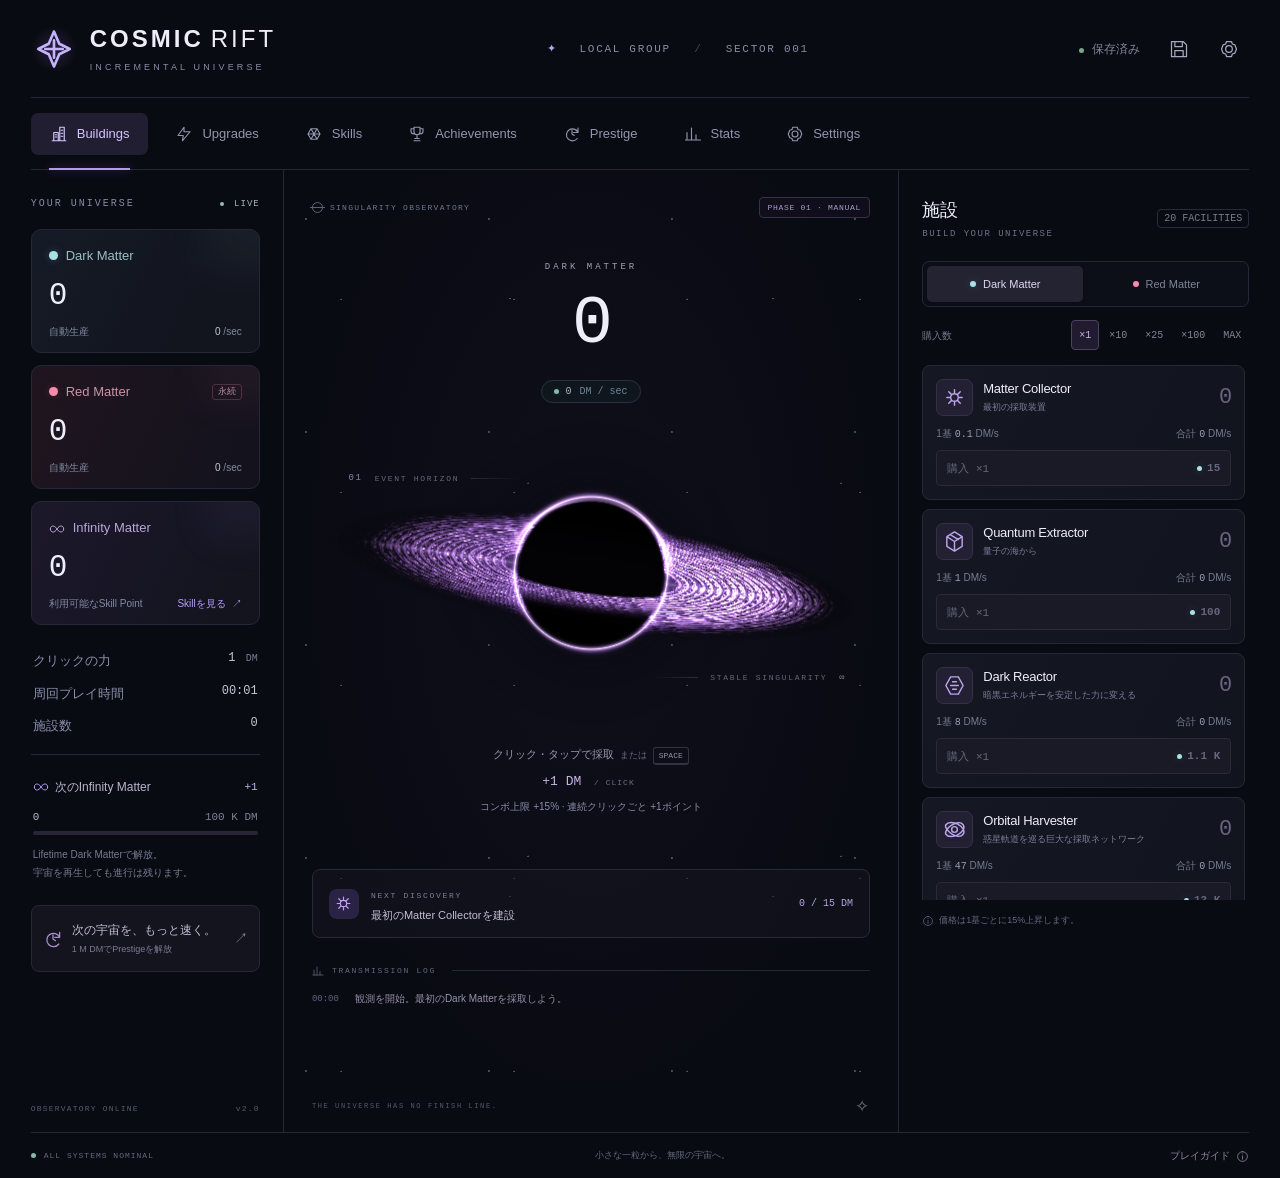
==== sites/cosmic-rift/index.html @ e4ff93ce "Add files via upload" ====
<!doctype html>
<html lang="ja">
<head>
<meta charset="UTF-8"><meta name="viewport" content="width=device-width,initial-scale=1,viewport-fit=cover">
<meta name="theme-color" content="#090b12"><meta name="description" content="ブラックホールからDark Matterを採取し、銀河、次元、現実そのものを拡張する宇宙Incremental Game。">
<title>COSMIC RIFT — 宇宙の向こうへ</title>
<link rel="icon" href="./favicon.svg" type="image/svg+xml"><link rel="stylesheet" href="./styles.css?v=2.0-rift-evolution">
<!-- Keep schema migrations and the facility table on the same release in browser caches. -->
<script type="importmap">{"imports":{
 "./js/rifts.mjs":"./js/rifts.mjs?v=2.0-rift-evolution",
 "./js/rift-view.mjs":"./js/rift-view.mjs?v=2.0-rift-evolution",
 "./js/infinite-skills.mjs":"./js/infinite-skills.mjs?v=2.0-rift-evolution",
 "./js/skills-view.mjs":"./js/skills-view.mjs?v=2.0-rift-evolution",
 "./js/prestige.mjs":"./js/prestige.mjs?v=2.0-rift-evolution",
 "./js/research.mjs":"./js/research.mjs?v=2.0-rift-evolution",
 "./js/upgrades-view.mjs":"./js/upgrades-view.mjs?v=2.0-rift-evolution",
 "./js/config.mjs":"./js/config.mjs?v=2.0-rift-evolution",
 "./js/number.mjs":"./js/number.mjs?v=2.0-rift-evolution",
 "./js/engine.mjs":"./js/engine.mjs?v=2.0-rift-evolution",
 "./js/save.mjs":"./js/save.mjs?v=2.0-rift-evolution",
 "./js/clock.mjs":"./js/clock.mjs?v=2.0-rift-evolution",
 "./js/statistics.mjs":"./js/statistics.mjs?v=2.0-rift-evolution",
 "./js/icons.mjs":"./js/icons.mjs?v=2.0-rift-evolution",
 "./js/scene.mjs":"./js/scene.mjs?v=2.0-rift-evolution"
}}</script>
</head>
<body>
<div class="app-shell">
<header class="app-header">
 <a class="brand" href="./" aria-label="Cosmic Rift ホーム"><span class="brand-mark" data-icon="rift"></span><span>COSMIC<span class="brand-light">RIFT</span><small>INCREMENTAL UNIVERSE</small></span></a>
 <div class="header-coordinate"><span class="tiny-star">✦</span> LOCAL GROUP <span class="coordinate-divider">/</span> SECTOR <span id="sector-number">001</span></div>
 <div class="header-actions"><span class="save-status" id="save-status">自動保存 待機中</span><button id="manual-save" class="icon-button" aria-label="手動セーブ" title="手動セーブ" data-icon="save"></button><button class="icon-button" data-view="settings" aria-label="設定" title="設定" data-icon="settings"></button></div>
</header>
<nav class="navigation" aria-label="ゲームメニュー" id="navigation"></nav>
<div id="save-protection" class="save-protection" role="alert" hidden><p id="save-protection-text"></p><button class="secondary-button" data-action="export">この画面の進行をExport</button><button class="primary-button" data-action="reload-protected">保存済みデータを再読み込み</button></div>
<main class="workspace" id="workspace">
 <aside class="observatory" aria-label="主要ステータス">
  <div class="section-eyebrow">YOUR UNIVERSE <span class="live-label"><i></i> LIVE</span></div>
  <div class="resource-card dark-resource"><div class="resource-label"><span class="matter-dot"></span> Dark Matter</div><strong id="dm-value">0</strong><div class="resource-foot"><span>自動生産</span><span><b id="dps-value">0</b> /sec</span></div></div>
  <div class="resource-card red-resource"><div class="resource-label"><span class="matter-dot"></span> Red Matter <span class="permanent-tag">永続</span></div><strong id="rm-value">0</strong><div class="resource-foot"><span>自動生産</span><span><b id="rmps-value">0</b> /sec</span></div></div>
  <div class="resource-card infinity-resource"><div class="resource-label"><span data-icon="infinity"></span> Infinity Matter</div><strong id="im-value">0</strong><div class="resource-foot"><span>利用可能なSkill Point</span><button class="text-button" data-view="skills">Skillを見る <span>↗</span></button></div></div>
  <div class="telemetry"><div><span>クリックの力</span><b><span id="click-value">1</span> <small>DM</small></b></div><div><span>周回プレイ時間</span><b id="run-time">00:00</b></div><div><span>施設数</span><b id="building-total">0</b></div></div>
  <div class="infinity-goal"><div class="goal-heading"><span data-icon="infinity"></span><b>次のInfinity Matter</b><span>+1</span></div><div class="goal-values"><span id="lifetime-value">0</span><span id="infinity-goal">100 K DM</span></div><div class="progress-track" role="progressbar" aria-label="次のInfinity Matter" aria-valuemin="0" aria-valuemax="100" id="infinity-progress"><i></i></div><p>Lifetime Dark Matterで解放。<br>宇宙を再生しても進行は残ります。</p></div>
  <button class="prestige-hint" data-view="prestige"><span class="prestige-icon" data-icon="prestige"></span><span><b id="prestige-side-title">次の宇宙を、もっと速く。</b><small id="prestige-side-text">1 M DMでPrestigeを解放</small></span><span>↗</span></button>
  <div class="sidebar-bottom"><span>OBSERVATORY ONLINE</span><span>v2.0</span></div>
 </aside>
 <section class="stage" aria-label="ブラックホール観測エリア" id="stage">
  <div class="stage-topline"><span><i class="crosshair"></i> SINGULARITY OBSERVATORY</span><span class="phase-badge" id="phase">PHASE 01 · MANUAL</span></div>
  <div class="matter-readout"><span class="eyebrow">DARK MATTER</span><h1 id="main-dm">0</h1><div class="production-pill"><span class="pulse-dot"></span><span id="main-dps">0</span><span>DM / sec</span></div></div>
  <div class="blackhole-area" id="blackhole-area"><div id="fever-frame" class="fever-frame" aria-hidden="true"></div><div class="orbit-label orbit-label-top"><span>01</span> EVENT HORIZON <i></i></div><button class="blackhole-button" id="blackhole" aria-label="ブラックホールからDark Matterを採取"><canvas id="blackhole-canvas" aria-hidden="true"></canvas><span class="blackhole-focus"></span></button><div class="orbit-label orbit-label-bottom"><i></i> STABLE SINGULARITY <span>∞</span></div><div id="click-popups" aria-hidden="true"></div><button id="rift-button" class="rift-button" aria-label="Cosmic Riftを捕捉" hidden><span class="rift-shape">✧</span><span>COSMIC RIFT</span><small>タップして捕捉</small></button></div>
  <div class="interaction-guide"><span class="click-hint">クリック・タップで採取</span><span class="keyboard-hint">または <kbd>SPACE</kbd></span><div class="click-yield">+<b id="yield-value">1</b> DM <span>/ CLICK</span><span id="combo-label"></span></div></div>
  <p class="combo-spec" id="combo-spec"></p>
  <div class="active-effects" id="active-effects" aria-label="発動中の効果"></div>
  <div class="next-objective" id="next-objective"></div>
  <div class="event-log"><div class="log-title"><span data-icon="stats"></span> TRANSMISSION LOG <span class="log-line"></span></div><div id="event-log"><p><time>00:00</time><span>観測を開始。最初のDark Matterを採取しよう。</span></p></div></div>
  <div class="stage-footer"><span>THE UNIVERSE HAS NO FINISH LINE.</span><span>✧</span></div>
 </section>
 <section class="shop" id="shop" aria-label="施設とゲームメニュー"><div id="shop-content"></div></section>
</main>
<footer class="app-footer"><span><i class="pulse-dot"></i> ALL SYSTEMS NOMINAL</span><span>小さな一粒から、無限の宇宙へ。</span><button class="text-button" id="help-button">プレイガイド <span data-icon="info"></span></button></footer>
</div>
<button class="return-to-hole" id="return-to-hole" data-action="observe" hidden><span data-icon="blackhole"></span><span>ブラックホールへ</span></button>
<div class="toast-stack" id="toasts" role="status" aria-live="polite"></div>
<dialog id="game-dialog"><div class="dialog-top"><span class="eyebrow" id="dialog-eyebrow">OBSERVATORY</span><button class="icon-button" id="dialog-close" aria-label="閉じる" data-icon="close"></button></div><div id="dialog-content"></div></dialog>
<input type="file" id="import-file" accept=".json,application/json" hidden>
<script type="module" src="./js/app.mjs?v=2.0-rift-evolution"></script>
<noscript><p class="noscript">このゲームを遊ぶにはJavaScriptを有効にしてください。</p></noscript>
</body></html>
---- sites/cosmic-rift/styles.css ----
:root{color-scheme:dark;--bg:#090b12;--panel:#10121c;--panel-raised:#161925;--line:#242735;--muted:#8a8eaa;--text:#edeefa;--violet:#b7a0ff;--cyan:#8fdcdd;--red:#f88aab;--sans:Inter,"Segoe UI","Noto Sans JP",Arial,sans-serif;--mono:"SFMono-Regular",Consolas,"Liberation Mono",monospace}
*{box-sizing:border-box}html{scroll-behavior:smooth;scroll-padding-top:20px}body{margin:0;background:var(--bg);color:var(--text);font:14px/1.5 var(--sans)}button,input,select{font:inherit}button,a,input,select{-webkit-tap-highlight-color:transparent}button{color:inherit;cursor:pointer}button:disabled{cursor:default}button,a{touch-action:manipulation}button:focus-visible,a:focus-visible,input:focus-visible,select:focus-visible{outline:2px solid var(--violet);outline-offset:4px}button{border:0}a{color:inherit;text-decoration:none}svg{flex-shrink:0;vertical-align:middle}button svg{pointer-events:none}p,h1,h2,h3{margin:0}button:disabled{opacity:.42}button[hidden],[hidden]{display:none!important}button:hover:not(:disabled){filter:brightness(1.16)}.app-shell{max-width:2100px;margin:0 auto;min-height:100vh;padding:0 clamp(18px,2.4vw,48px)}.app-header{height:98px;display:flex;align-items:center;justify-content:space-between;border-bottom:1px solid var(--line);gap:20px}.brand{display:flex;align-items:center;gap:13px;font-size:24px;letter-spacing:3px;font-weight:650;line-height:1.2}.brand-light{font-weight:350;margin-left:7px}.brand small{display:block;font-size:9px;letter-spacing:3.15px;color:var(--muted);margin-top:8px;font-weight:400}.brand-mark{color:#c4b4ff;display:grid;place-items:center;width:46px;height:46px;background:radial-gradient(ellipse,#28203d,transparent 70%)}.brand-mark svg{width:42px;height:42px}.header-coordinate{font:11px var(--mono);letter-spacing:1.7px;color:#888da5}.tiny-star{color:#baa5ef;margin-right:14px}.coordinate-divider{margin:0 15px;color:#42465b}.header-actions{display:flex;align-items:center;gap:10px}.icon-button{display:inline-grid;place-items:center;width:40px;height:40px;background:transparent;color:#a4a8be;border:1px solid transparent;border-radius:8px}.icon-button:hover{background:#1a1d29;border-color:var(--line)}.save-status{font-size:12px;color:#81869c;margin-right:9px}.save-status::before{content:'';display:inline-block;width:5px;height:5px;border-radius:100%;background:#7ea58f;margin-right:8px}.navigation{display:flex;align-items:center;gap:8px;height:72px;border-bottom:1px solid var(--line)}.nav-button{min-height:42px;padding:0 19px;display:flex;align-items:center;gap:9px;background:transparent;color:#9296ad;border-radius:7px;font-size:13px;position:relative}.nav-button.active{background:#211e31;color:#d5c6ff}.nav-button.active::after{content:'';position:absolute;bottom:-15px;left:18px;right:18px;height:2px;background:#b49bea;box-shadow:0 0 10px #a28ae865}.nav-badge{width:6px;height:6px;background:var(--violet);border-radius:50%;position:absolute;right:9px;top:9px}.mobile-label{display:none}.workspace{display:grid;grid-template-columns:252px minmax(360px,1fr) 350px;min-height:calc(100vh - 216px)}.observatory{padding:28px 23px 0 0;display:flex;flex-direction:column;min-width:0}.section-eyebrow,.eyebrow{font:10px var(--mono);letter-spacing:2px;color:#858ba5}.section-eyebrow{display:flex;align-items:center;justify-content:space-between;margin-bottom:20px}.live-label{font:9px var(--mono);color:#a2b7ae;letter-spacing:1px}.live-label i{display:inline-block;background:#9ab9aa;width:4px;height:4px;border-radius:50%;margin-right:4px}.resource-card{border:1px solid var(--line);border-radius:10px;padding:16px 17px 13px;margin-bottom:12px;position:relative;overflow:hidden;background:linear-gradient(115deg,#151b26,#12141e 75%)}.resource-card::before{content:'';position:absolute;width:100px;height:100px;right:-45px;top:-60px;background:var(--cyan);opacity:.05;filter:blur(22px)}.resource-label{display:flex;align-items:center;gap:8px;font-size:12px;color:#9abfc6}.matter-dot{display:inline-block;width:9px;height:9px;background:#a8e1e5;border-radius:50%;box-shadow:0 0 9px #80c9e843}.resource-card strong{display:block;font:500 31px/1.5 var(--mono);letter-spacing:-1px;margin:7px 0 5px}.resource-foot{display:flex;justify-content:space-between;align-items:center;color:#828ba3;font-size:10px;gap:5px}.resource-foot b{font-weight:500;color:#bec8da}.red-resource{background:linear-gradient(115deg,#20151f,#14131d 85%)}.red-resource .resource-label{color:#ce92a7}.red-resource .matter-dot{background:var(--red);box-shadow:0 0 8px #f16d9b33}.red-resource::before{background:var(--red)}.permanent-tag{color:#bc91a4;margin-left:auto;font-size:9px;border:1px solid #4d2d3d;border-radius:3px;padding:0 5px}.infinity-resource{background:linear-gradient(115deg,#1c182b,#14141f 85%)}.infinity-resource .resource-label{color:#b7a7d8}.infinity-resource .resource-label svg{width:16px;height:16px}.infinity-resource::before{background:var(--violet)}.text-button{background:transparent;color:var(--violet);padding:0;display:inline-flex;align-items:center;gap:6px;font-size:inherit}.resource-foot .text-button{font-size:10px}.telemetry{padding:14px 2px 18px;border-bottom:1px solid var(--line)}.telemetry>div{display:flex;justify-content:space-between;margin:0 0 13px;font-size:12px;color:var(--muted)}.telemetry>div:last-child{margin:0}.telemetry b{font:12px var(--mono);color:#c4c7d9}.telemetry small{font-size:10px;color:#777d96;margin-left:3px}.infinity-goal{padding:23px 2px}.goal-heading{display:flex;align-items:center;gap:6px;font-size:11px;color:#b9b4cd}.goal-heading svg{width:16px;height:16px;color:var(--violet)}.goal-heading b{font-weight:500}.goal-heading>span:last-child{margin-left:auto;color:#c4b2ef;font:11px var(--mono)}.goal-values{display:flex;justify-content:space-between;margin:15px 0 8px;font:10px var(--mono);color:#bcb5d0}.goal-values>span:last-child{color:#7d8198}.progress-track{height:4px;background:#292436;border-radius:10px;overflow:hidden}.progress-track>i{display:block;height:100%;width:0;background:linear-gradient(90deg,#8065b4,#c3a7ff);transition:width .3s}.infinity-goal p{color:#757b91;font-size:10px;line-height:1.8;margin-top:11px}.prestige-hint{display:flex;text-align:left;align-items:center;gap:9px;padding:15px 11px;background:#14141f;border:1px solid #292535;border-radius:8px}.prestige-hint>span:last-child{margin-left:auto;color:#8a7fa3}.prestige-icon{color:#aa8dce}.prestige-hint b{font-size:11px;font-weight:400;display:block;color:#c4bad5}.prestige-hint small{display:block;font-size:9px;color:#7f7a94;margin-top:4px}.sidebar-bottom{display:flex;justify-content:space-between;font:8px var(--mono);letter-spacing:1.2px;color:#565c73;margin-top:auto;padding:30px 0 19px}.stage{min-width:0;position:relative;border-left:1px solid var(--line);border-right:1px solid var(--line);padding:27px clamp(18px,2.2vw,40px) 15px;display:flex;flex-direction:column;overflow:hidden;background:radial-gradient(ellipse at 50% 42%,#14132580,transparent 70%)}.stage::before{content:'';position:absolute;inset:0;pointer-events:none;opacity:.45;background-image:radial-gradient(circle at 12% 23%,#bcc5eb 0 .6px,transparent 1px),radial-gradient(circle at 86% 43%,#b9a6e9 0 .8px,transparent 1px),radial-gradient(circle at 33% 67%,#b9a6e9 0 .5px,transparent 1px),radial-gradient(circle at 78% 84%,#9da6c5 0 .7px,transparent 1px);background-size:183px 213px,263px 299px,173px 193px,313px 373px}.stage>*{position:relative}.stage-topline{display:flex;justify-content:space-between;align-items:center;font:8px var(--mono);letter-spacing:1.3px;color:#72768f;gap:10px;flex-wrap:wrap}.stage-topline>span:first-child{display:flex;align-items:center;gap:7px}.crosshair{display:inline-block;width:11px;height:11px;border:1px solid #5e6078;border-radius:50%;position:relative}.crosshair::after{content:'';position:absolute;top:4px;left:-3px;width:15px;border-top:1px solid #5e6078}.phase-badge{font:8px var(--mono);letter-spacing:.7px;border:1px solid #373047;color:#ac9cce;padding:5px 8px;border-radius:4px;background:#221b343d}.matter-readout{text-align:center;padding:36px 0 0;z-index:2;pointer-events:none}.matter-readout>.eyebrow{font-size:9px;letter-spacing:3px;color:#a5a0b9}.matter-readout h1{font:400 clamp(44px,4.4vw,68px)/1.2 var(--mono);letter-spacing:-3px;margin:8px 0 14px;white-space:nowrap}.production-pill{display:inline-flex;align-items:center;gap:6px;color:#a4b4c0;background:#111a22b3;border:1px solid #28323d;border-radius:30px;padding:5px 12px;font:10px var(--mono)}.production-pill>span:last-child{color:#6f8599;margin-left:2px}.pulse-dot{display:inline-block;width:5px;height:5px;border-radius:100%;background:#85b9ac;box-shadow:0 0 7px #85b9ac22}.blackhole-area{position:relative;height:clamp(285px,26vw,410px);margin:4px -40px 0}.blackhole-button{position:absolute;inset:0;width:100%;height:100%;padding:0;background:none;border:0;border-radius:50%;transition:transform .16s;cursor:pointer}.blackhole-button:hover{filter:none!important}.blackhole-button.pressed{transform:scale(.97)}.blackhole-button canvas{width:100%;height:100%;display:block}.blackhole-button:focus-visible{outline:none}.blackhole-focus{position:absolute;width:33%;aspect-ratio:1;left:33.5%;top:50%;transform:translateY(-50%);border-radius:50%;border:1px solid transparent}.blackhole-button:focus-visible .blackhole-focus{outline:2px solid var(--violet);outline-offset:10px}.orbit-label{position:absolute;z-index:1;font:8px var(--mono);color:#656781;letter-spacing:1.7px;display:flex;align-items:center;gap:12px;pointer-events:none}.orbit-label span{font-size:9px;color:#8d84ab}.orbit-label i{display:block;width:48px;height:1px;background:linear-gradient(90deg,#60507870,transparent)}.orbit-label-top{left:12%;top:20%}.orbit-label-bottom{right:10%;bottom:17%}.orbit-label-bottom i{background:linear-gradient(90deg,transparent,#60507870)}.interaction-guide{text-align:center;line-height:1.5;margin-top:4px;z-index:1}.click-hint{font-size:11px;color:#9b98b0}.keyboard-hint{font-size:9px;color:#666a81;margin-left:6px}kbd{font:8px var(--mono);padding:3px 5px;border:1px solid #333142;border-bottom-width:2px;border-radius:3px;color:#9690a9;margin-left:3px}.click-yield{font:13px var(--mono);color:#c6b3e7;margin-top:10px}.click-yield b{font-weight:400}.click-yield>span{font-size:8px;color:#6d6b84;letter-spacing:1px;margin-left:5px}#combo-label{color:#9fbdba;font-size:9px}.active-effects{display:flex;justify-content:center;flex-wrap:wrap;gap:7px;min-height:24px;margin-top:13px}.effect-chip{display:flex;align-items:center;gap:8px;border:1px solid #705d3c;border-radius:4px;background:#2b211755;padding:5px 9px;font-size:10px;color:#dfc48e}.effect-chip b{font:10px var(--mono);color:#b29975}.next-objective{border:1px solid #2b283d;background:#17152288;border-radius:8px;padding:13px 16px;display:flex;gap:12px;align-items:center;margin-top:16px}.objective-icon{display:grid;place-items:center;width:30px;height:30px;border-radius:8px;background:#2b2346;color:#bc9ef4}.objective-copy{flex:1;min-width:0}.objective-copy>span{font:8px var(--mono);letter-spacing:1.7px;color:#827b9b}.objective-copy b{display:block;font-size:11px;font-weight:400;color:#c4bdd8;margin-top:3px}.objective-copy small{color:#88819e;font-size:10px}.objective-right{font:10px var(--mono);color:#b5a1df}.event-log{margin-top:27px;min-height:116px}.log-title{display:flex;align-items:center;gap:8px;font:8px var(--mono);letter-spacing:1.7px;color:#64677f;margin-bottom:14px}.log-title svg{width:12px;height:12px}.log-line{height:1px;background:var(--line);flex:1;margin-left:8px}#event-log p{display:flex;gap:16px;font-size:10px;color:#9690aa;margin:8px 0;line-height:1.6}#event-log time{font:9px/1.8 var(--mono);color:#5f657b;flex-shrink:0}.stage-footer{margin-top:auto;display:flex;align-items:center;justify-content:space-between;color:#55586e;font:7px var(--mono);letter-spacing:1.6px;padding-top:15px}.stage-footer>span:last-child{font-size:17px;color:#79708d}.shop{padding:27px 0 12px 23px;min-width:0}.shop-heading{display:flex;justify-content:space-between;align-items:center}.shop-heading h2{font-size:18px;font-weight:500;letter-spacing:-.3px}.shop-heading h2 span{display:block;font:9px var(--mono);letter-spacing:1.5px;color:#6d728a;margin-top:5px}.shop-heading .shop-count{font:10px var(--mono);color:#77798f;border:1px solid #2a2b39;border-radius:4px;padding:3px 6px}.currency-tabs{display:flex;gap:5px;margin:22px 0 13px;background:#0d0f18;padding:4px;border:1px solid var(--line);border-radius:7px}.currency-tab{flex:1;min-height:36px;display:flex;align-items:center;justify-content:center;gap:7px;font-size:11px;border-radius:5px;background:transparent;color:#7e839a}.currency-tab .matter-dot{width:6px;height:6px}.currency-tab.active{background:#242331;color:#ddd7ef;box-shadow:0 1px 5px #0003}.currency-tab.red-tab .matter-dot{background:var(--red);box-shadow:none}.currency-tab.red-tab.active{background:#36202c;color:#f0b5c9}.purchase-controls{display:flex;align-items:center;justify-content:space-between;margin-bottom:15px;gap:8px}.purchase-controls>span{font-size:10px;color:#73798e}.amount-buttons{display:flex;gap:2px}.amount-button{font:10px var(--mono);background:transparent;color:#80849a;padding:6px 7px;border:1px solid transparent;border-radius:4px;min-height:30px}.amount-button.active{border-color:#4e415f;color:#c8b1ec;background:#211b30}.shop-description{font-size:10px;color:#ac8fa1;padding:0 0 13px;line-height:1.8}.building-list{display:grid;gap:9px;max-height:calc(100vh - 365px);overflow:auto;padding-right:4px;scrollbar-width:thin;scrollbar-color:#343046 transparent}.building-card{background:linear-gradient(120deg,#151722,#11141e);border:1px solid #282936;border-radius:8px;padding:13px;position:relative;transition:border-color .2s,background .2s}.building-card.affordable{border-color:#514664;background:linear-gradient(120deg,#211e30,#151620)}.building-card.red-card{border-color:#3a2634}.building-card.red-card.affordable{border-color:#765064}.building-card.far-away{opacity:.5}.building-header{display:flex;align-items:center;gap:10px}.building-icon{display:grid;place-items:center;width:37px;height:37px;background:#242033;color:#baa5eb;border:1px solid #363047;border-radius:7px;flex-shrink:0}.building-icon svg{width:23px;height:23px}.building-name{flex:1;min-width:0}.building-name h3{font-size:12px;font-weight:500;white-space:nowrap;letter-spacing:-.25px}.building-name>p{font-size:9px;color:#7d7e99;margin-top:2px}.building-owned{font:22px/1 var(--mono);color:#6a657f;letter-spacing:-1px;margin-left:4px}.affordable .building-owned{color:#bba7da}.building-info{display:flex;justify-content:space-between;font-size:9px;color:#747b92;margin:10px 0 8px}.building-info b{font-family:var(--mono);font-weight:400;color:#9c9fb3}.buy-building{min-height:32px;display:flex;width:100%;justify-content:space-between;align-items:center;padding:6px 10px;background:#211e2d;color:#b8a2db;border:1px solid #393044;border-radius:4px;font:10px var(--mono);gap:8px}.buy-building:disabled{opacity:1;color:#64677e;background:#191a25;border-color:#2a2a39}.buy-building>span:last-child{display:flex;align-items:center;gap:5px}.buy-building .matter-dot{width:5px;height:5px}.red-card .building-icon{color:#dba4b9;background:#2c1d2a;border-color:#472a3d}.red-card .buy-building:not(:disabled){color:#eeb1c5;background:#2e1c28;border-color:#563346}.red-card .matter-dot{background:var(--red)}.shop-bottom{font-size:9px;color:#646a80;display:flex;align-items:center;gap:5px;margin:14px 0}.shop-bottom svg{width:12px;height:12px}.app-footer{height:46px;border-top:1px solid var(--line);display:flex;justify-content:space-between;align-items:center;color:#63697f;font-size:9px}.app-footer>span:first-child{font:8px var(--mono);letter-spacing:1px;display:flex;align-items:center;gap:8px}.app-footer .text-button{font-size:10px;color:#8f89a5}.app-footer .text-button svg{width:13px;height:13px}.workspace.is-subview .stage{display:none}.workspace.is-subview .shop{grid-column:2/-1;border-left:1px solid var(--line);padding:28px clamp(20px,3vw,48px);max-height:calc(100vh - 217px);overflow:auto;scrollbar-width:thin}.view-heading{display:flex;align-items:flex-start;justify-content:space-between;gap:16px;margin-bottom:25px}.view-heading h2{font-size:26px;font-weight:450}.view-heading .eyebrow{margin-bottom:8px;display:block}.view-heading p{font-size:13px;color:var(--muted);margin-top:8px;max-width:650px}.view-heading .balance{font:22px var(--mono);color:var(--violet);white-space:nowrap;display:flex;align-items:center;gap:10px}.view-heading .balance svg{width:28px;height:28px}.filter-tabs{display:flex;gap:7px;flex-wrap:wrap;margin-bottom:22px}.filter-tab{min-height:36px;padding:6px 13px;background:transparent;color:#8b8ca3;border:1px solid #2c2c3c;border-radius:6px;font-size:12px}.filter-tab.active{background:#2b233e;color:#cfb8f5;border-color:#56436f}.upgrade-grid,.skill-grid,.achievement-grid{display:grid;grid-template-columns:repeat(auto-fill,minmax(245px,1fr));gap:13px}.upgrade-card,.skill-card,.achievement-card{padding:20px;border:1px solid var(--line);border-radius:9px;background:linear-gradient(130deg,#181923,#12141d);display:flex;flex-direction:column;gap:13px;min-width:0}.card-top{display:flex;gap:12px;align-items:center}.card-top h3{font-size:14px;font-weight:500}.card-top small{display:block;font:10px var(--mono);color:#8f85a3;margin-top:5px}.card-icon{display:grid;place-items:center;width:39px;height:39px;flex-shrink:0;border:1px solid #44374f;border-radius:8px;background:#282034;color:var(--violet)}.upgrade-card p,.skill-card p,.achievement-card p{font-size:12px;color:#9193ab;line-height:1.8}.card-action{display:flex;justify-content:space-between;align-items:center;margin-top:auto;gap:10px}.card-cost{font:13px var(--mono);color:#c0addc}.primary-button,.secondary-button,.danger-button{min-height:44px;display:inline-flex;align-items:center;justify-content:center;padding:10px 18px;gap:8px;border:1px solid #756192;border-radius:6px;background:#3c2b56;color:#e6d7ff;font-size:13px}.secondary-button{background:#1d1d2b;border-color:#3d374c;color:#bcb3cf}.danger-button{background:#3b1d2a;border-color:#734054;color:#ffb9cd}.card-action .primary-button{min-height:36px;padding:6px 12px;font-size:12px}.skill-card.owned{border-color:#4b435d;background:linear-gradient(130deg,#252033,#15151f)}.skill-card.locked{opacity:.6}.card-status{font-size:11px;color:#a7cbbf;display:flex;align-items:center;gap:6px}.card-status svg{width:14px;height:14px}.skill-card.resonance{border-color:#533044}.skill-card.resonance .card-icon{background:#351e2d;color:#ec9bb7;border-color:#5c3247}.lock-condition{font-size:11px;color:#8c829e;margin-top:auto}.empty-state{text-align:center;padding:60px 20px;border:1px dashed #343044;border-radius:10px}.empty-state>span{color:var(--violet);display:block;margin-bottom:15px}.empty-state h3{font-size:16px;font-weight:450}.empty-state p{margin:10px auto 0;font-size:13px;color:var(--muted);max-width:480px;line-height:1.9}.view-section-title{font-size:13px;font-weight:500;margin:26px 0 14px;color:#b8adc8;display:flex;gap:8px;align-items:center}.achievement-grid{grid-template-columns:repeat(auto-fill,minmax(205px,1fr))}.achievement-card{padding:16px;gap:10px;opacity:.48}.achievement-card.unlocked{opacity:1;border-color:#514564;background:linear-gradient(135deg,#262035,#15151f)}.achievement-card .card-icon{width:32px;height:32px}.achievement-card .card-top h3{font-size:12px}.achievement-card p{font-size:11px}.achievement-progress{font:12px var(--mono);color:#bba2e4;margin:0 0 20px}.prestige-hero{text-align:center;padding:40px 20px;border:1px solid #473043;border-radius:12px;background:radial-gradient(ellipse at 50% 0,#41223788,transparent 80%),#15131d}.prestige-hero .prestige-orb{width:90px;height:90px;display:grid;place-items:center;margin:0 auto 20px;border-radius:50%;color:#eca1bd;border:1px solid #a9618955;background:radial-gradient(circle,#20111e 35%,#d27aa055 55%,#442139 60%,transparent 70%);box-shadow:0 0 60px #aa4a7c25}.prestige-orb svg{width:34px;height:34px}.prestige-hero>p{font-size:14px;color:#bd9daf}.prestige-reward{font:48px var(--mono);color:#fab1ca;margin:14px 0 5px}.prestige-hero small{font-size:12px;color:#9f8394}.prestige-hero button{display:flex;margin:25px auto 0;min-width:220px}.prestige-lists{display:grid;grid-template-columns:1fr 1fr;gap:18px;margin-top:20px}.detail-panel{padding:23px;border:1px solid var(--line);background:#14151e;border-radius:9px}.detail-panel h3{font-size:14px;font-weight:500;margin-bottom:13px}.detail-panel p,.detail-panel li{font-size:12px;color:#9494ac;line-height:2}.detail-panel ul{padding-left:18px;margin:0}.stats-grid{display:grid;grid-template-columns:1fr 1fr;gap:0 32px}.stat-row{padding:15px 0;border-bottom:1px solid var(--line);display:flex;justify-content:space-between;gap:20px;align-items:center;min-width:0}.stat-row span{font-size:12px;color:#9699b0}.stat-row b{font:13px var(--mono);text-align:right;overflow-wrap:anywhere}.settings-section{margin-bottom:20px;padding:23px;border:1px solid var(--line);border-radius:9px;background:#13151e}.settings-section h3{font-size:15px;font-weight:500;margin-bottom:17px}.setting-row{display:flex;justify-content:space-between;gap:20px;align-items:center;padding:12px 0}.setting-row p{font-size:13px;color:#c1bfd1}.setting-row small{display:block;font-size:11px;color:#7f839b;margin-top:4px}.setting-row select{color:#d2c7e4;background:#252031;border:1px solid #473b57;padding:10px 12px;min-height:44px;border-radius:5px}.setting-row input{width:20px;height:20px;accent-color:#ab86de}.settings-actions{display:flex;flex-wrap:wrap;gap:10px}.settings-section>p{font-size:12px;color:#888ba1;margin-top:13px;line-height:1.8}.settings-section.danger-zone{border-color:#4b2c3b}.settings-section.danger-zone h3{color:#df9ab2}.toast-stack{position:fixed;bottom:26px;left:50%;transform:translateX(-50%);width:min(420px,calc(100% - 30px));z-index:60;display:flex;flex-direction:column;gap:8px;pointer-events:none}.toast{display:flex;gap:12px;align-items:center;background:#222031f2;border:1px solid #514265;box-shadow:0 12px 40px #0006;padding:15px 18px;border-radius:9px;animation:toast-in .3s ease-out;backdrop-filter:blur(12px)}.toast>.toast-icon{color:var(--violet)}.toast b{font-size:12px;font-weight:500;display:block}.toast p{font-size:11px;color:#aaa0bd;margin-top:2px}.toast.error{border-color:#b35273}.toast.error .toast-icon{color:var(--red)}dialog{background:#15141f;border:1px solid #4b3c5e;border-radius:14px;color:var(--text);width:min(520px,calc(100% - 32px));padding:24px;box-shadow:0 30px 120px #000a;max-height:85vh;overflow:auto}dialog::backdrop{background:#050610c9;backdrop-filter:blur(6px)}.dialog-top{display:flex;align-items:center;justify-content:space-between;margin-bottom:12px}.dialog-top .icon-button{width:32px;height:32px}#dialog-content h2{font-size:25px;font-weight:450;margin-bottom:15px}#dialog-content p{font-size:13px;color:#aaa2bd;line-height:1.9;margin-bottom:14px}#dialog-content .dialog-actions{display:flex;justify-content:flex-end;gap:10px;margin-top:25px;flex-wrap:wrap}.offline-award{display:flex;justify-content:space-between;align-items:center;padding:17px;border:1px solid #393047;border-radius:7px;background:#201a2d;margin:10px 0}.offline-award span{font-size:12px;color:#b6a2d0}.offline-award b{font:24px var(--mono);color:#dcc9fb}.offline-award.red{background:#291a25;border-color:#4b2d3e}.offline-award.red b{color:#eda1be}.rift-button{position:absolute;z-index:10;display:flex;flex-direction:column;align-items:center;background:none;border:0;transform:translate(-50%,-50%);padding:15px;color:#ecc8ff;animation:rift-float 3s infinite ease-in-out}.rift-shape{font-size:75px;line-height:1;text-shadow:0 0 12px #d88dff,0 0 35px #9942e8;filter:drop-shadow(0 0 9px #c378ff)}.rift-button>span:nth-child(2){font:9px var(--mono);letter-spacing:2px;background:#311a4780;padding:4px;border-radius:3px}.rift-button small{font-size:9px;margin-top:3px;color:#c9a7e1}.click-popup{position:absolute;top:45%;left:50%;font:20px var(--mono);color:#ddc9ff;text-shadow:0 0 15px #9164bc;pointer-events:none;animation:popup-rise .9s ease-out forwards;z-index:8}.click-popup::after{content:'✦';font-size:10px;position:absolute;left:-20px;top:8px;color:#ae83dd}.infinity-flash .blackhole-area::after{content:'';position:absolute;width:40%;aspect-ratio:1;border:2px solid #b6a1ed;border-radius:50%;left:30%;top:50%;transform:translateY(-50%);animation:infinity-ring 1s ease-out;pointer-events:none}.prestiging .blackhole-button{animation:rebirth 1s ease-in-out}.noscript{position:fixed;inset:0;background:var(--bg);padding:80px;text-align:center}.reduced-motion *{animation-duration:.001ms!important;transition-duration:.001ms!important;scroll-behavior:auto!important}@keyframes popup-rise{from{opacity:1;transform:translate(-50%,0) scale(.9)}to{opacity:0;transform:translate(-50%,-85px) scale(1)}}@keyframes toast-in{from{transform:translateY(15px);opacity:0}to{transform:translateY(0);opacity:1}}@keyframes rift-float{50%{margin-top:-8px;filter:brightness(1.3)}}@keyframes infinity-ring{from{opacity:1;scale:.8}to{opacity:0;scale:1.8}}@keyframes rebirth{0%{transform:scale(1);opacity:1}40%{transform:scale(.15);opacity:.2;filter:brightness(3)}55%{transform:scale(.05);opacity:0}100%{transform:scale(1);opacity:1}}
@media(min-width:1600px){.workspace{grid-template-columns:290px minmax(460px,1fr) 400px}.observatory{padding-right:30px}.shop{padding-left:30px}.stage{padding-top:32px}.blackhole-area{height:460px;margin-top:10px}.matter-readout{padding-top:45px}.matter-readout h1{font-size:76px}.resource-card{padding:20px}.resource-card strong{font-size:38px}.building-card{padding:16px}.building-name h3{font-size:14px}.building-info{font-size:11px}.buy-building{font-size:12px;min-height:38px}.building-name p{font-size:11px}.building-owned{font-size:27px}.interaction-guide .click-hint{font-size:13px}.next-objective{margin-top:27px;padding:18px}.objective-copy b{font-size:13px}.event-log{margin-top:35px}#event-log p{font-size:12px}.telemetry>div{font-size:13px}.telemetry b{font-size:14px}.resource-label{font-size:14px}.resource-foot{font-size:12px}.goal-heading{font-size:13px}.goal-values{font-size:12px}.infinity-goal p{font-size:12px}.prestige-hint b{font-size:13px}.prestige-hint small{font-size:11px}.building-list{max-height:calc(100vh - 375px)}}
@media(max-width:1150px) and (min-width:701px){.app-shell{padding:0 22px}.workspace{grid-template-columns:minmax(350px,1fr) 340px}.observatory{grid-column:1/-1;display:grid;grid-template-columns:1fr 1fr 1fr;padding:18px 0;gap:12px;border-bottom:1px solid var(--line)}.section-eyebrow,.telemetry,.infinity-goal,.prestige-hint,.sidebar-bottom{display:none}.resource-card{margin:0;padding:12px 15px}.resource-card strong{font-size:27px;margin:2px 0}.resource-label{font-size:11px}.stage{border-left:0;padding-left:10px;padding-right:22px;min-height:670px}.shop{padding-left:20px}.building-list{max-height:640px}.header-coordinate{display:none}.nav-button{padding:0 14px;gap:7px}.navigation{gap:2px}.workspace.is-subview .shop{grid-column:1/-1;border-left:0;padding:25px 0;max-height:none}.blackhole-area{height:320px}.stage-topline{font-size:7px;letter-spacing:.7px}.phase-badge{font-size:7px}.app-header{height:83px}.matter-readout{padding-top:32px}.resource-foot .text-button{font-size:10px}.resource-foot{font-size:10px}}
@media(max-width:800px) and (min-width:701px){.app-shell{padding:0 17px}.workspace{grid-template-columns:minmax(330px,1fr) 315px}.nav-button{padding:0 10px;font-size:12px}.nav-button svg{width:16px}.shop{padding-left:15px}.building-name h3{font-size:11px}.blackhole-area{margin-left:-35px;margin-right:-35px}.stage-topline{gap:6px}.phase-badge{letter-spacing:0}.app-footer>span:nth-child(2){display:none}}
@media(max-width:700px){.app-shell{padding:0 16px;padding-bottom:calc(75px + env(safe-area-inset-bottom))}.app-header{height:76px;gap:10px}.brand{font-size:20px;letter-spacing:2px;gap:8px}.brand-mark{width:31px;height:31px}.brand-mark svg{width:31px;height:31px}.brand small{font-size:7px;letter-spacing:2.15px;margin-top:5px}.brand-light{margin-left:4px}.header-coordinate,.save-status{display:none}.header-actions{gap:0}.header-actions .icon-button{width:38px;height:44px}.navigation{position:fixed;bottom:0;left:0;right:0;z-index:40;background:#12131ef2;backdrop-filter:blur(16px);height:calc(66px + env(safe-area-inset-bottom));padding:5px max(7px,env(safe-area-inset-left)) calc(5px + env(safe-area-inset-bottom)) max(7px,env(safe-area-inset-right));display:grid;grid-template-columns:repeat(7,minmax(0,1fr));gap:0;border-top:1px solid #343041;border-bottom:0}.nav-button{padding:6px 1px;min-height:52px;display:flex;flex-direction:column;justify-content:center;gap:4px;border-radius:6px;font-size:12px}.nav-button svg{width:20px;height:20px}.nav-button.active::after{bottom:auto;top:-5px;left:12px;right:12px}.desktop-label{display:none}.mobile-label{display:block;font-size:10px;letter-spacing:-.3px}.workspace{display:flex;flex-direction:column;min-height:0}.observatory{display:grid;grid-template-columns:1fr 1fr 0.6fr;gap:8px;padding:16px 0 0}.section-eyebrow,.telemetry,.infinity-goal,.prestige-hint,.sidebar-bottom{display:none}.resource-card{padding:11px 10px 9px;border-radius:8px;margin:0;min-width:0}.resource-label{font-size:10px;gap:5px;white-space:nowrap}.resource-label .matter-dot{width:6px;height:6px}.resource-card strong{font-size:22px;letter-spacing:-1px;overflow-wrap:anywhere;line-height:1.5;margin:4px 0 1px}.resource-foot{font-size:9px;gap:3px;flex-wrap:wrap}.resource-foot>span:first-child{display:none}.resource-foot b{font-size:10px}.resource-foot .text-button{font-size:9px;min-height:18px}.infinity-resource .resource-label{font-size:0}.infinity-resource .resource-label>span svg{width:19px}.infinity-resource .resource-label::after{content:'IM';font:10px var(--mono)}.infinity-resource .resource-foot .text-button{font-size:9px}.permanent-tag{display:none}.stage{border:0;padding:20px 0 18px;overflow:visible;min-height:0}.stage-topline{font-size:7px;letter-spacing:1px;gap:4px}.stage-topline>span:first-child{gap:5px}.phase-badge{font-size:7px;padding:4px 6px;letter-spacing:.3px}.matter-readout{padding-top:25px}.matter-readout h1{font-size:43px;margin:7px 0 10px;letter-spacing:-2px}.matter-readout>.eyebrow{font-size:8px}.production-pill{font-size:9px;padding:4px 10px}.blackhole-area{height:255px;margin:0 -16px}.orbit-label{font-size:6px;letter-spacing:1px;gap:7px}.orbit-label-top{left:7%;top:19%}.orbit-label-bottom{right:6%;bottom:15%}.orbit-label i{width:30px}.orbit-label span{font-size:7px}.interaction-guide{margin-top:-9px}.click-hint{font-size:12px}.keyboard-hint{display:none}.click-yield{font-size:14px;margin-top:6px}.click-yield>span{font-size:9px}.active-effects{min-height:0;margin:13px 0 0}.active-effects:empty{display:none}.next-objective{padding:11px 12px;margin-top:20px;gap:9px}.objective-copy b{font-size:12px}.objective-copy>span{font-size:8px}.objective-copy small{font-size:10px}.event-log{margin-top:20px;min-height:0}.log-title{font-size:8px;margin-bottom:10px}#event-log p{font-size:10px;gap:10px;margin:5px 0}#event-log p:nth-child(n+3){display:none}.stage-footer{display:none}.shop{padding:20px 0 0;border-top:1px solid var(--line);scroll-margin-top:14px}.shop-heading h2{font-size:20px}.shop-heading h2 span{font-size:9px}.shop-count{font-size:11px!important}.currency-tabs{margin-top:18px}.currency-tab{font-size:12px;min-height:44px}.purchase-controls>span{font-size:12px}.amount-button{font-size:12px;padding:10px 9px;min-height:44px}.purchase-controls{margin-bottom:12px}.building-list{max-height:none;overflow:visible;gap:10px;padding:0}.building-card{padding:15px}.building-header{gap:12px}.building-icon{width:42px;height:42px}.building-name h3{font-size:14px}.building-name p{font-size:11px;margin-top:3px}.building-owned{font-size:27px}.building-info{font-size:11px;margin:13px 0 9px}.buy-building{min-height:44px;font-size:12px}.shop-description{font-size:11px}.shop-bottom{font-size:11px;margin-top:20px}.app-footer{margin-top:18px;height:43px}.app-footer>span:nth-child(2){display:none}.app-footer>span:first-child{font-size:7px}.app-footer .text-button{font-size:11px;min-height:44px}.workspace.is-subview .stage{display:none}.workspace.is-subview .shop{padding:25px 0 0;border-left:0;border-top:0;max-height:none;overflow:visible}.view-heading{margin-bottom:22px}.view-heading h2{font-size:24px}.view-heading .eyebrow{font-size:9px}.view-heading p{font-size:12px;line-height:1.8}.view-heading .balance{font-size:22px}.view-heading .balance svg{width:23px}.filter-tab{min-height:44px;font-size:12px;padding:8px 11px}.upgrade-grid,.skill-grid,.achievement-grid{grid-template-columns:minmax(0,1fr)}.upgrade-card,.skill-card{padding:19px}.card-top h3{font-size:14px}.card-action .primary-button{min-height:44px;font-size:13px;padding:9px 17px}.card-cost{font-size:14px}.achievement-grid{grid-template-columns:repeat(2,minmax(0,1fr));gap:9px}.achievement-card{padding:13px}.achievement-card .card-top{gap:8px;align-items:flex-start}.achievement-card .card-top h3{font-size:11px;overflow-wrap:anywhere}.achievement-card .card-icon{width:27px;height:27px}.achievement-card .card-icon svg{width:16px}.achievement-card p{font-size:10px;overflow-wrap:anywhere}.prestige-hero{padding:27px 15px}.prestige-reward{font-size:43px}.prestige-lists{grid-template-columns:1fr}.stats-grid{grid-template-columns:1fr}.stat-row span{font-size:12px}.stat-row b{font-size:12px}.settings-section{padding:18px}.settings-actions>.primary-button,.settings-actions>.secondary-button,.settings-actions>.danger-button{flex:1 1 140px;padding:10px}.setting-row{gap:10px}.setting-row p{font-size:12px}.setting-row small{font-size:10px}.toast-stack{bottom:calc(78px + env(safe-area-inset-bottom));width:calc(100% - 24px)}.toast{padding:13px}.toast b{font-size:12px}.toast p{font-size:11px}.rift-button small{font-size:10px}.rift-button{min-width:100px;min-height:100px}dialog{padding:20px}.dialog-actions button{min-height:44px}.resource-foot .text-button{min-height:20px}.goal-heading{font-size:12px}}
@media(prefers-reduced-motion:reduce){*,*::before,*::after{animation-duration:.001ms!important;transition-duration:.001ms!important;scroll-behavior:auto!important}}
.red-production{font:10px var(--mono);color:#d88ca9;margin-top:8px}.red-production:empty{display:none}
/* Keep controls readable and touchable in a long-running game. */
.resource-label{font-size:13px}.telemetry>div{font-size:13px}.building-name h3{font-size:13px}.building-name p{line-height:1.6}.building-info{font-size:10px}.buy-building{font-size:11px;min-height:36px}.goal-heading{font-size:12px}.goal-values{font-size:11px}.prestige-hint b{font-size:12px}.next-objective{cursor:default}
@media(max-width:700px){.resource-label{font-size:10px}.infinity-resource .resource-foot .text-button{display:none}.infinity-resource .resource-foot::after{content:'Skill Point';font-size:8px;white-space:nowrap}.amount-button{min-width:44px}.header-actions .icon-button{width:44px}.building-name h3{font-size:14px}.building-info{font-size:11px}.buy-building{font-size:12px;min-height:44px}.red-production{font-size:11px}.mobile-label{font-size:11px}.objective-copy b{font-size:11px}.objective-right{font-size:9px}}
.return-to-hole{display:none}
@media(max-width:1150px){.amount-button{min-width:44px;min-height:44px}.currency-tab,.buy-building{min-height:44px}}
@media(max-width:700px){.return-to-hole{display:flex;position:fixed;right:16px;bottom:calc(80px + env(safe-area-inset-bottom));z-index:39;align-items:center;gap:9px;padding:10px 15px;min-height:44px;background:#2b223eeb;border:1px solid #695384;border-radius:30px;color:#deccf7;box-shadow:0 4px 22px #0006;font-size:12px;backdrop-filter:blur(12px)}.return-to-hole svg{width:20px;height:20px}.toast-stack{bottom:calc(136px + env(safe-area-inset-bottom))}}
@media(max-width:700px){.resource-card strong{font-size:clamp(18px,5vw,22px);white-space:nowrap;overflow:hidden;text-overflow:ellipsis}.prestige-reward{font-size:clamp(24px,8vw,43px);overflow-wrap:anywhere}.view-heading{flex-wrap:wrap}}
@media(max-width:1150px){.nav-button{min-height:44px}}
.combo-spec{font-size:10px;text-align:center;color:var(--muted);margin:9px 0 0;line-height:1.8}
.prestige-hero .prestige-next-summary{font-size:12px;margin-top:12px;color:var(--text);line-height:1.8}
.combo-summary{margin-bottom:18px}
.detail-panel small{display:block;color:var(--muted);font-size:11px;line-height:1.8;margin-top:10px}
.prestige-status{font-size:11px;margin-top:16px;line-height:1.9}
.prestige-details{display:grid;grid-template-columns:repeat(2,minmax(0,1fr));gap:14px;margin:18px 0}
.prestige-next>strong{display:block;color:var(--red);font:500 25px var(--mono);margin:14px 0;overflow-wrap:anywhere}
.prestige-next .progress-track{margin-top:14px}
.rebirth-multipliers{display:flex;align-items:center;gap:16px;margin:18px 0;flex-wrap:wrap;color:var(--muted);font-size:11px}
.rebirth-multipliers strong{display:block;font:500 24px var(--mono);color:var(--violet);margin-top:7px}
@media(max-width:700px){.prestige-details{grid-template-columns:minmax(0,1fr)}.combo-spec{font-size:10px}.prestige-details .detail-panel{padding:18px}}
/* Statistics: preserve disclosure state while only telemetry values update. */
.statistics{max-width:1440px;margin:0 auto 24px}.statistics-highlights{display:grid;grid-template-columns:repeat(4,minmax(0,1fr));gap:14px}.stat-highlight{min-width:0;padding:22px 20px;border:1px solid var(--line);border-radius:12px;background:linear-gradient(140deg,#171a27,#10121b)}.stat-highlight h3{font:500 12px/1.7 var(--sans);color:#c0c3d5}.stat-highlight strong{display:block;text-align:right;font:500 clamp(22px,2.2vw,34px)/1.5 var(--mono);letter-spacing:-1px;margin:14px 0 8px;overflow-wrap:anywhere;font-variant-numeric:tabular-nums}.stat-highlight p{font:9px/1.7 var(--sans);letter-spacing:.5px;color:var(--muted)}.stat-highlight.violet strong{color:var(--violet)}.stat-highlight.cyan strong{color:var(--cyan)}.stat-highlight.red strong{color:var(--red)}.statistics-note{margin:20px 0 26px;padding-left:13px;border-left:2px solid #46405e;color:var(--muted);font-size:11px;line-height:1.9;max-width:850px}.statistics-groups{display:grid;grid-template-columns:repeat(2,minmax(0,1fr));gap:14px;align-items:start}.stat-group{min-width:0;border:1px solid var(--line);background:var(--panel);border-radius:10px;overflow:hidden}.stat-group summary{display:flex;align-items:center;justify-content:space-between;gap:16px;cursor:pointer;list-style:none;padding:19px 20px;min-height:77px}.stat-group summary::-webkit-details-marker{display:none}.stat-group summary:hover{background:#171926}.stat-group summary:focus-visible{outline:2px solid var(--violet);outline-offset:-3px;border-radius:9px}.stat-group summary b{display:block;font-size:14px;font-weight:550}.stat-group summary small{display:block;color:var(--muted);font-size:10px;margin-top:4px}.stat-chevron{color:var(--muted);font-size:19px;transition:transform .15s}.stat-group[open] .stat-chevron{transform:rotate(180deg)}.stat-group dl{padding:0 20px 10px;margin:0}.stat-line{display:grid;grid-template-columns:minmax(0,1fr) minmax(80px,auto);gap:14px;align-items:baseline;border-top:1px solid var(--line);padding:12px 0}.stat-line dt{font-size:11px;color:#a9adc1;overflow-wrap:anywhere}.stat-line dd{margin:0;text-align:right;font:12px/1.7 var(--mono);font-variant-numeric:tabular-nums;overflow-wrap:anywhere;max-width:235px}.stat-line dd[data-stat=since]{font:11px/1.7 var(--sans)}
@media(max-width:1400px){.statistics-highlights{grid-template-columns:repeat(2,minmax(0,1fr))}.stat-highlight strong{font-size:28px}}
@media(max-width:700px){.statistics-highlights,.statistics-groups{grid-template-columns:minmax(0,1fr);gap:12px}.stat-highlight{padding:18px}.stat-highlight strong{font-size:30px;margin:8px 0 4px}.statistics-note{margin:18px 0 22px}.stat-group summary{padding:17px;min-height:76px}.stat-group dl{padding:0 17px 7px}.stat-line{gap:12px;grid-template-columns:minmax(0,1fr) minmax(72px,45%)}.stat-line dd{font-size:12px}.stat-group summary b{font-size:13px}}
/* Long facility names and large production values must fit the existing cards. */
.building-name h3{white-space:normal;overflow-wrap:anywhere;line-height:1.4}
.building-info{flex-wrap:wrap;gap:4px 10px}
.building-info>span:last-child{margin-left:auto;text-align:right}
.building-info>span,.red-production{overflow-wrap:anywhere;max-width:100%}
.research-guide{font-size:12px;color:var(--muted);line-height:1.9;margin:0 0 20px}.research-groups{display:grid;grid-template-columns:repeat(2,minmax(0,1fr));align-items:start;gap:14px}.research-group,.research-clicks{min-width:0;border:1px solid var(--line);border-radius:10px;background:var(--panel);overflow:hidden}.research-clicks{margin:0 0 18px}.research-clicks>summary,.research-group>summary{cursor:pointer;list-style:none;display:flex;align-items:center;gap:12px;padding:18px;min-height:82px}.research-clicks>summary::-webkit-details-marker,.research-group>summary::-webkit-details-marker{display:none}.research-clicks>summary:focus-visible,.research-group>summary:focus-visible,.research-history>summary:focus-visible{outline:2px solid var(--violet);outline-offset:-3px}.research-group>summary::after,.research-clicks>summary::after{content:'⌄';color:var(--muted);margin-left:auto}.research-group[open]>summary::after,.research-clicks[open]>summary::after{content:'⌃'}.research-group>summary>span:nth-child(2){flex:1;min-width:0}.research-group>summary b{font-size:13px;font-weight:500;overflow-wrap:anywhere}.research-group>summary small{display:block;color:var(--muted);font-size:10px;margin-top:5px}.research-facility-icon{color:var(--violet)}.research-availability{font-size:10px;color:var(--cyan);white-space:nowrap}.research-group-body{padding:0 18px 18px}.research-effect-note{font-size:11px;color:var(--muted);margin:0 0 14px}.research-row{border-top:1px solid var(--line);padding:15px 0}.research-row-top,.research-row-action{display:flex;align-items:center;justify-content:space-between;gap:12px}.research-row-top b{font-size:12px;font-weight:500}.research-row-top strong{font:16px var(--mono);color:var(--violet)}.research-row p,.research-endless p{font-size:11px;color:var(--muted);line-height:1.8;margin:7px 0}.research-row>small{font-size:10px;color:var(--muted)}.research-row-action{margin-top:10px;flex-wrap:wrap}.research-row-action>span{font:13px var(--mono);overflow-wrap:anywhere}.research-row-action small{font-size:10px;color:var(--muted)}.research-row-action button{min-height:40px;font-size:12px;white-space:nowrap}.research-shortfall{display:block;color:#9e97b8;font-size:10px;margin-top:8px;overflow-wrap:anywhere}.research-locked,.research-owned-label{font-size:11px;color:var(--muted)}.research-next{background:#181725;border-radius:7px;padding:14px;border:1px dashed #383248;margin:10px 0}.research-history{margin-top:14px}.research-history>summary{min-height:44px;cursor:pointer;font-size:12px;color:#b4adca;padding:12px 0}.research-history summary small{display:block;font-size:10px;color:var(--muted)}.research-empty{font-size:11px;color:var(--muted);padding:12px 0}.research-endless{margin-top:14px;border-top:1px solid var(--line);padding-top:16px}.research-endless h3{font-size:12px;color:var(--cyan)}.research-clicks>.upgrade-grid{padding:0 18px 18px}.research-clicks>summary{font-size:13px;min-height:60px}.research-clicks>summary>span{font-size:11px;color:var(--muted)}
@media(max-width:700px){.research-groups{grid-template-columns:minmax(0,1fr)}.research-group>summary{padding:16px;gap:9px}.research-group>summary b{font-size:12px}.research-group-body{padding:0 16px 16px}.research-availability{font-size:9px}.research-row-action button{min-height:44px}.research-row-top strong{font-size:15px}.research-clicks>summary{flex-wrap:wrap}.research-clicks>.upgrade-grid{padding:0 12px 12px}}
.research-row-top{flex-wrap:wrap}.research-row-top b{min-width:0;overflow-wrap:anywhere}.research-row-top strong{margin-left:auto;max-width:100%;overflow-wrap:anywhere}.research-row>small{overflow-wrap:anywhere}
.research-filter{display:flex;align-items:center;gap:14px;margin:0 0 18px;color:var(--muted);font-size:12px}.research-filter select{max-width:100%;min-width:0;min-height:42px;padding:8px 12px;border:1px solid var(--line);border-radius:6px;background:var(--panel);color:var(--text)}.research-groups.is-filtered{grid-template-columns:minmax(0,1fr);max-width:860px}@media(max-width:700px){.research-filter{align-items:flex-start;flex-direction:column;gap:8px}.research-filter select{width:100%}}
.research-group>summary small,.research-effect-note{overflow-wrap:anywhere}

/* Permanent facilities share the research milestones without adding an unbounded list. */
.permanent-output{display:grid;grid-template-columns:1fr 1fr;gap:8px;margin:8px 0;color:var(--red,#da94b2);font-size:11px}.permanent-output span{min-width:0;overflow-wrap:anywhere}.permanent-output span:last-child{text-align:right}.permanent-output b{font-variant-numeric:tabular-nums}.red-production p{margin:5px 0;overflow-wrap:anywhere}.red-production small{display:block;line-height:1.65;color:var(--muted,#8e91a9);overflow-wrap:anywhere}.research-auto-note{padding:10px 12px;border:1px solid #d28aa528;border-radius:9px;background:#d28aa508;color:#dba4bc;font-size:11px;line-height:1.8;overflow-wrap:anywhere}.red-card .building-info{flex-wrap:wrap;gap:6px}.red-card .building-info span{overflow-wrap:anywhere;min-width:0}
@media(max-width:400px){.permanent-output{grid-template-columns:1fr}.permanent-output span:last-child{text-align:left}}

/* Permanent purchase rights are committed only at Prestige. */
.rm-unlock{margin-top:10px;padding:12px;border:1px solid #a69ac433;border-radius:9px;background:#a69ac408;font-size:11px;line-height:1.8;overflow-wrap:anywhere}.rm-unlock strong{color:#c9b7ed}.rm-unlock p{display:flex;flex-wrap:wrap;justify-content:space-between;gap:3px 8px}.rm-unlock b{font-variant-numeric:tabular-nums;text-align:right}.rm-unlock small{display:block;margin-top:7px}.rm-unlock .progress-track{margin:8px 0}.rm-locked{border-style:dashed}.prestige-milestones,.prestige-unlocks{margin:18px 0}.prestige-milestones p,.prestige-unlocks li{margin:7px 0;overflow-wrap:anywhere}.prestige-unlocks ul{padding-left:20px}.prestige-milestones small{line-height:1.8;display:block;overflow-wrap:anywhere}

/* Bounded upper-skill catalog: one current/next card per series. */
.infinite-skill-section{margin:24px 0}.infinite-skill-section>h3{font-size:15px;margin:0 0 14px}.skill-effects{margin:14px 0;font-size:12px}.skill-effects>div{display:flex;justify-content:space-between;gap:12px;margin:8px 0}.skill-effects dt{color:var(--muted,#9194a9);flex-shrink:0}.skill-effects dd{margin:0;text-align:right;overflow-wrap:anywhere;font-variant-numeric:tabular-nums}.combo-research-guide{padding:16px;border:1px solid #b294f133;border-radius:12px;background:#b294f108;margin-top:22px;line-height:1.8;font-size:12px}.combo-research-guide p{margin:8px 0}.combo-research-guide small{color:var(--muted,#9194a9)}.fixed-skills{margin-top:26px;border-top:1px solid var(--line,#ffffff12);padding-top:18px}.fixed-skills>summary{cursor:pointer;font-size:15px;padding:8px 0;margin-bottom:14px}.fixed-skills>summary span{font-size:11px;margin-left:12px;color:var(--muted,#9194a9)}.infinite-skill-card h3,.infinite-skill-card .lock-condition,.infinite-skill-card .card-cost{overflow-wrap:anywhere}.infinite-skill-card .card-action{flex-wrap:wrap;gap:10px}.infinite-skill-card .research-shortfall{display:block;margin-top:10px}.infinite-skill-card .primary-button{min-height:44px}.fixed-skills>summary:focus-visible{outline:2px solid var(--violet,#aa8cfa);outline-offset:4px}.infinite-skill-card{min-width:0}

/* Phase 5: a single, non-interactive frame shared by WebGL and Canvas 2D. */
.fever-frame{position:absolute;inset:16px 20px;z-index:3;pointer-events:none;border:1px solid transparent;border-radius:24px;opacity:0}
.fever-frame[data-fever="surge"]{--fever-rgb:180,115,255}
.fever-frame[data-fever="frenzy"]{--fever-rgb:91,168,255}
.fever-frame[data-fever="facility"]{--fever-rgb:242,193,91}
.fever-frame[data-fever="market"]{--fever-rgb:98,213,159}
.fever-frame[data-fever]:not([data-fever=""]){opacity:1;border-color:rgba(var(--fever-rgb),.65);box-shadow:0 0 22px 3px rgba(var(--fever-rgb),.19),inset 0 0 14px rgba(var(--fever-rgb),.08);animation:fever-breathe 2.8s ease-in-out infinite}
@keyframes fever-breathe{50%{opacity:.65}}
.active-effects{display:flex;flex-wrap:wrap;gap:7px;padding:0 18px}
.active-effects .effect-chip{min-width:0;max-width:100%;height:auto;white-space:normal;align-items:center;line-height:1.6;padding:6px 9px;gap:8px;font-size:10px;text-align:left}
.effect-chip>span{min-width:0;overflow-wrap:anywhere}.effect-chip>b{flex-shrink:0;white-space:nowrap;font-variant-numeric:tabular-nums}
.effect-chip[data-effect="surge"]{color:#caadf7}.effect-chip[data-effect="frenzy"]{color:#91c5ff}.effect-chip[data-effect="facility"]{color:#e9ca87}.effect-chip[data-effect="market"]{color:#8ddcb2}
.reduced-motion .fever-frame[data-fever]:not([data-fever=""]){animation:none!important;box-shadow:none;opacity:1}
@media(prefers-reduced-motion:reduce){.fever-frame[data-fever]:not([data-fever=""]){animation:none!important;box-shadow:none;opacity:1}}
@media(max-width:700px){.fever-frame{inset:12px 16px;border-radius:20px}.active-effects{padding:0 16px}.active-effects .effect-chip{font-size:10px}}

/* Phase 6: actual post-reset rates and the permanent reward ledger. */
.prestige-forecast dl{margin:14px 0}.prestige-forecast dl>div{display:flex;justify-content:space-between;gap:12px;margin:10px 0;flex-wrap:wrap}.prestige-forecast dt{color:var(--muted);font-size:12px}.prestige-forecast dd{margin:0 0 0 auto;font:18px var(--mono);text-align:right;overflow-wrap:anywhere;max-width:100%}.prestige-breakdown p{font-size:12px;overflow-wrap:anywhere;line-height:1.8}.prestige-forecast small,.prestige-breakdown small{display:block;font-size:11px;color:var(--muted);line-height:1.8}
.save-protection{margin:12px 24px;padding:16px;border:1px solid #cf8d774f;border-radius:10px;background:#271e26;display:flex;align-items:center;flex-wrap:wrap;gap:10px;font-size:12px}.save-protection[hidden]{display:none}.save-protection p{flex:1;min-width:200px;margin:0;line-height:1.8}.save-protection button{min-height:44px;white-space:normal}@media(max-width:700px){.save-protection{margin:12px 16px}.save-protection button{flex:1}}

/* Fever tiers share one effect slot and the existing reduced-motion rules. */
.fever-frame[data-fever="frenzy-rare"]{--fever-rgb:170,112,240}
.fever-frame[data-fever="frenzy-legendary"]{--fever-rgb:240,195,87;border-width:2px}
.effect-chip[data-tier="rare"]{color:#c5a1f2;border-color:#9672be80}
.effect-chip[data-tier="legendary"]{color:#f4d487;border-color:#d5af6277;background:#282018;font-weight:600}
.effect-chip[data-tier="legendary"]>span{font-size:1.12em}
.rift-research .research-guide{padding:12px 14px;margin:0}
.infinite-skill-card .skill-effects dd{overflow-wrap:anywhere}

.fever-frame[data-fever-tier="legendary"]::after{content:'LEGENDARY FEVER ×777';position:absolute;top:12px;left:50%;transform:translateX(-50%);padding:5px 12px;border:1px solid #d5af6266;border-radius:20px;background:#1d1921e6;color:#f4d487;font:600 13px var(--mono);letter-spacing:1px;white-space:nowrap;pointer-events:none}
@media(max-width:700px){.fever-frame[data-fever-tier="legendary"]::after{font-size:10px;letter-spacing:.5px;padding:4px 8px;top:10px}}
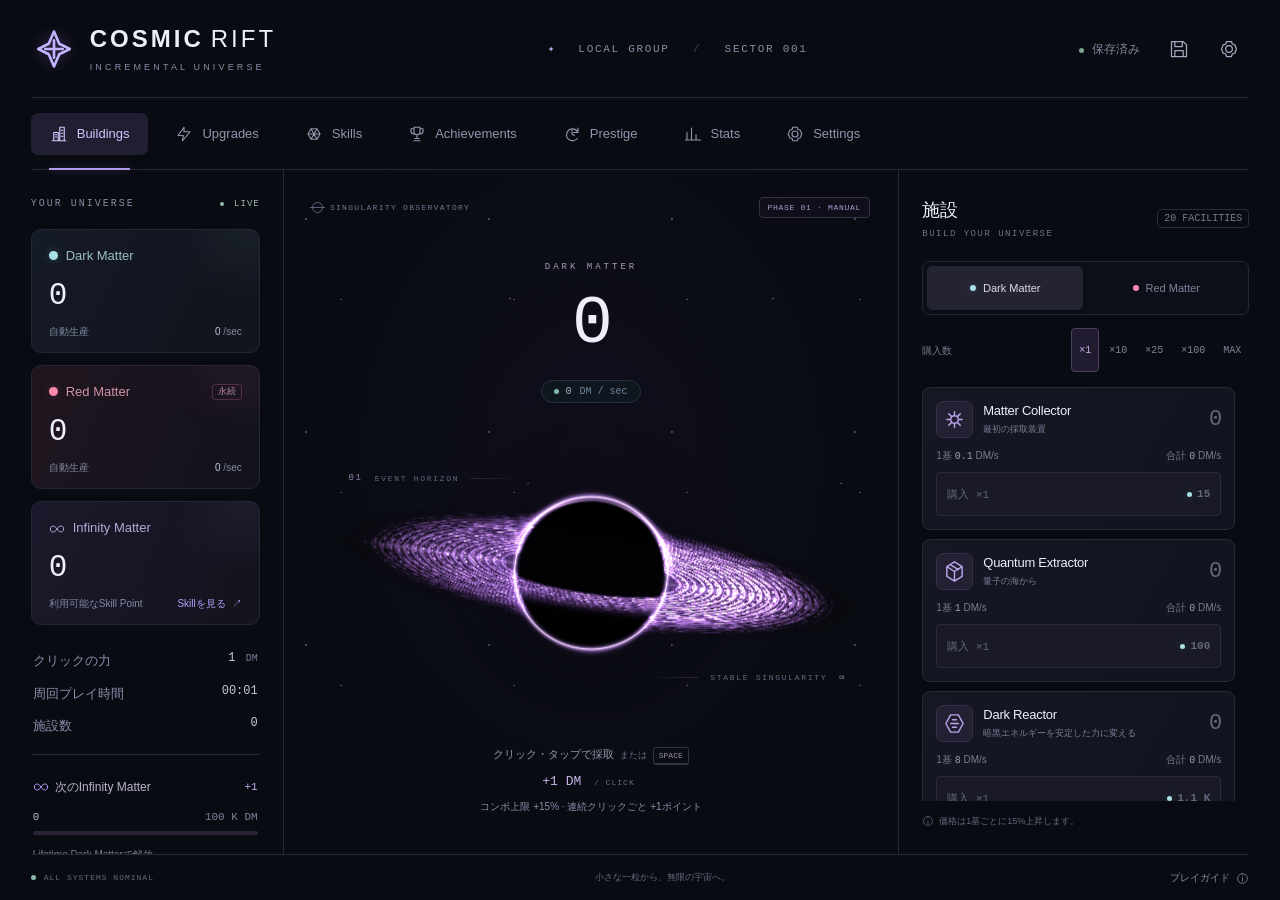
==== commit 6fac4ab3: "Add files via upload" ====
--- a/sites/cosmic-rift/index.html
+++ b/sites/cosmic-rift/index.html
@@ -4,24 +4,25 @@
 <meta charset="UTF-8"><meta name="viewport" content="width=device-width,initial-scale=1,viewport-fit=cover">
 <meta name="theme-color" content="#090b12"><meta name="description" content="ブラックホールからDark Matterを採取し、銀河、次元、現実そのものを拡張する宇宙Incremental Game。">
 <title>COSMIC RIFT — 宇宙の向こうへ</title>
-<link rel="icon" href="./favicon.svg" type="image/svg+xml"><link rel="stylesheet" href="./styles.css?v=2.0-rift-evolution">
+<link rel="icon" href="./favicon.svg" type="image/svg+xml"><link rel="stylesheet" href="./styles.css?v=2.0-ui-quality">
 <!-- Keep schema migrations and the facility table on the same release in browser caches. -->
 <script type="importmap">{"imports":{
- "./js/rifts.mjs":"./js/rifts.mjs?v=2.0-rift-evolution",
- "./js/rift-view.mjs":"./js/rift-view.mjs?v=2.0-rift-evolution",
- "./js/infinite-skills.mjs":"./js/infinite-skills.mjs?v=2.0-rift-evolution",
- "./js/skills-view.mjs":"./js/skills-view.mjs?v=2.0-rift-evolution",
- "./js/prestige.mjs":"./js/prestige.mjs?v=2.0-rift-evolution",
- "./js/research.mjs":"./js/research.mjs?v=2.0-rift-evolution",
- "./js/upgrades-view.mjs":"./js/upgrades-view.mjs?v=2.0-rift-evolution",
- "./js/config.mjs":"./js/config.mjs?v=2.0-rift-evolution",
- "./js/number.mjs":"./js/number.mjs?v=2.0-rift-evolution",
- "./js/engine.mjs":"./js/engine.mjs?v=2.0-rift-evolution",
- "./js/save.mjs":"./js/save.mjs?v=2.0-rift-evolution",
- "./js/clock.mjs":"./js/clock.mjs?v=2.0-rift-evolution",
- "./js/statistics.mjs":"./js/statistics.mjs?v=2.0-rift-evolution",
- "./js/icons.mjs":"./js/icons.mjs?v=2.0-rift-evolution",
- "./js/scene.mjs":"./js/scene.mjs?v=2.0-rift-evolution"
+ "./js/rifts.mjs":"./js/rifts.mjs?v=2.0-ui-quality",
+ "./js/rift-view.mjs":"./js/rift-view.mjs?v=2.0-ui-quality",
+ "./js/infinite-skills.mjs":"./js/infinite-skills.mjs?v=2.0-ui-quality",
+ "./js/skills-view.mjs":"./js/skills-view.mjs?v=2.0-ui-quality",
+ "./js/prestige.mjs":"./js/prestige.mjs?v=2.0-ui-quality",
+ "./js/research.mjs":"./js/research.mjs?v=2.0-ui-quality",
+ "./js/shop-ui.mjs":"./js/shop-ui.mjs?v=2.0-ui-quality",
+ "./js/upgrades-view.mjs":"./js/upgrades-view.mjs?v=2.0-ui-quality",
+ "./js/config.mjs":"./js/config.mjs?v=2.0-ui-quality",
+ "./js/number.mjs":"./js/number.mjs?v=2.0-ui-quality",
+ "./js/engine.mjs":"./js/engine.mjs?v=2.0-ui-quality",
+ "./js/save.mjs":"./js/save.mjs?v=2.0-ui-quality",
+ "./js/clock.mjs":"./js/clock.mjs?v=2.0-ui-quality",
+ "./js/statistics.mjs":"./js/statistics.mjs?v=2.0-ui-quality",
+ "./js/icons.mjs":"./js/icons.mjs?v=2.0-ui-quality",
+ "./js/scene.mjs":"./js/scene.mjs?v=2.0-ui-quality"
 }}</script>
 </head>
 <body>
@@ -63,6 +64,6 @@
 <div class="toast-stack" id="toasts" role="status" aria-live="polite"></div>
 <dialog id="game-dialog"><div class="dialog-top"><span class="eyebrow" id="dialog-eyebrow">OBSERVATORY</span><button class="icon-button" id="dialog-close" aria-label="閉じる" data-icon="close"></button></div><div id="dialog-content"></div></dialog>
 <input type="file" id="import-file" accept=".json,application/json" hidden>
-<script type="module" src="./js/app.mjs?v=2.0-rift-evolution"></script>
+<script type="module" src="./js/app.mjs?v=2.0-ui-quality"></script>
 <noscript><p class="noscript">このゲームを遊ぶにはJavaScriptを有効にしてください。</p></noscript>
 </body></html>
--- a/sites/cosmic-rift/styles.css
+++ b/sites/cosmic-rift/styles.css
@@ -81,3 +81,68 @@
 
 .fever-frame[data-fever-tier="legendary"]::after{content:'LEGENDARY FEVER ×777';position:absolute;top:12px;left:50%;transform:translateX(-50%);padding:5px 12px;border:1px solid #d5af6266;border-radius:20px;background:#1d1921e6;color:#f4d487;font:600 13px var(--mono);letter-spacing:1px;white-space:nowrap;pointer-events:none}
 @media(max-width:700px){.fever-frame[data-fever-tier="legendary"]::after{font-size:10px;letter-spacing:.5px;padding:4px 8px;top:10px}}
+
+/* UI quality update: desktop fills the viewport; touch layouts use one page scroller. */
+@media(min-width:1151px){
+ .app-shell{height:100vh;height:100dvh;min-height:0;display:flex;flex-direction:column}
+ .app-header,.navigation,.app-footer{flex-shrink:0}
+ .workspace{flex:1;min-height:0;overflow:hidden}
+ .observatory{min-height:0;overflow-y:auto;scrollbar-width:thin;padding-bottom:16px}
+ .stage{min-height:0;overflow-y:auto;scrollbar-width:thin}
+ .blackhole-area{flex-shrink:0}
+ .shop{min-height:0;overflow:hidden;display:flex;flex-direction:column}
+ .workspace:not(.is-subview) #shop-content{flex:1;min-height:0;display:flex;flex-direction:column}
+ .workspace:not(.is-subview) #shop-content>:not(.building-list){flex-shrink:0}
+ .building-list{flex:1;min-height:0;max-height:none;overflow-y:auto;align-content:start;scrollbar-gutter:stable}
+ .workspace.is-subview .shop{max-height:none;overflow-y:auto;scrollbar-gutter:stable}
+ .workspace.is-subview #shop-content{min-width:0}
+}
+@media(max-width:1150px){
+ .building-list{max-height:none;overflow:visible;align-content:start}
+ .workspace.is-subview .shop{max-height:none;overflow:visible}
+}
+/* Manipulation disables double-tap zoom only on controls; pinch zoom stays enabled. */
+button,a,summary,select,input,[role="button"],[role="tab"],.blackhole-button,.buy-building{touch-action:manipulation}
+.primary-button,.secondary-button,.filter-tab{min-height:44px}
+.available-section{padding:18px;background:var(--panel-raised);border:1px solid #55446a;border-radius:12px;margin:4px 0 28px;overflow-anchor:none}
+.catalog-heading{display:flex;align-items:center;justify-content:space-between;gap:12px;margin-bottom:10px;flex-wrap:wrap}
+.catalog-heading h3{font-size:18px;font-weight:600}
+.catalog-heading>span{color:var(--muted);font:11px var(--mono)}
+.catalog-note,.catalog-empty{font-size:12px;color:var(--muted);line-height:1.8;margin:0 0 14px;overflow-wrap:anywhere}
+.catalog-empty{margin:10px 0 0}
+.available-more{margin-top:14px;width:100%}
+.all-catalog{min-width:0}
+.catalog-group{margin:24px 0;min-width:0}
+.catalog-group>h3{font-size:14px;margin-bottom:10px;color:var(--text)}
+.purchase-grid{display:grid;grid-template-columns:repeat(auto-fit,minmax(min(100%,260px),1fr));gap:12px;align-items:stretch;min-width:0}
+.purchase-card{padding:15px;background:var(--panel);border:1px solid var(--line);border-radius:9px;min-width:0;display:flex;flex-direction:column;gap:8px;overflow-wrap:anywhere}
+.purchase-card>header{display:flex;gap:8px;justify-content:space-between;align-items:flex-start}
+.purchase-card>header>small{color:var(--muted);font-size:10px;min-width:0}
+.purchase-state{font-size:10px;flex-shrink:0;color:var(--muted)}
+.purchase-card[data-status="available"]{border-color:#705896}
+.purchase-card[data-status="available"] .purchase-state{color:var(--violet)}
+.purchase-card[data-status="owned"] .purchase-state,.purchase-card[data-status="max"] .purchase-state{color:var(--cyan)}
+.purchase-card h4{font-size:14px;font-weight:600;line-height:1.5;margin:0;color:var(--text)}
+.purchase-card>p{font-size:12px;line-height:1.75;color:#bdc0d3;margin:0}
+.purchase-level,.purchase-requirement{font-size:10px;color:var(--muted);line-height:1.7}
+.purchase-effects{font-size:11px;margin:0;display:grid;gap:7px}
+.purchase-effects>div{display:grid;grid-template-columns:42px minmax(0,1fr);gap:8px}
+.purchase-effects dt{color:var(--muted)}
+.purchase-effects dd{margin:0;text-align:right;font-variant-numeric:tabular-nums;color:var(--text);line-height:1.7;min-width:0}
+.purchase-action{display:flex;justify-content:space-between;align-items:center;gap:10px;margin-top:auto;padding-top:6px;flex-wrap:wrap}
+.purchase-action>strong{font:12px var(--mono);min-width:0;overflow-wrap:anywhere;text-align:right;margin-left:auto}
+.purchase-action>button{flex-shrink:0;min-height:44px;font-size:11px;padding:9px 13px}
+.purchase-card .research-shortfall{min-height:0;font-size:10px;margin:0}
+@media(max-width:700px){.available-section{padding:13px;margin-bottom:24px}.purchase-grid{grid-template-columns:minmax(0,1fr)}.purchase-card{padding:14px}.catalog-heading h3{font-size:17px}.all-catalog .filter-tabs{gap:6px}.filter-tab{padding:8px 11px}.catalog-group{margin:22px 0}}
+@media(min-width:701px) and (max-width:1150px){
+ .workspace{align-items:start}
+ .workspace>.stage,.workspace>.shop{grid-column:1/-1}
+ .shop{padding:24px 0 0;border-top:1px solid var(--line)}
+ .building-list{grid-template-columns:repeat(2,minmax(0,1fr));gap:12px}
+ .stage{border-right:0;padding-left:0;padding-right:0;min-height:0}
+ .blackhole-area{max-width:680px;width:100%;align-self:center;margin-left:0;margin-right:0}
+}
+@media(min-width:1151px){.observatory>*{flex-shrink:0}}
+.blackhole-area,#blackhole-canvas,.purchase-grid,.amount-buttons,.currency-tabs,.filter-tabs,.navigation,button *,summary *{touch-action:manipulation}
+.buy-building,.currency-tab,.amount-button{min-height:44px}
+@media(max-width:700px){.return-to-hole.in-catalog{position:static;display:inline-flex;align-self:flex-start;margin-top:12px;box-shadow:none;backdrop-filter:none;width:fit-content}.view-heading:has(.return-to-hole.in-catalog){flex-wrap:wrap}}
